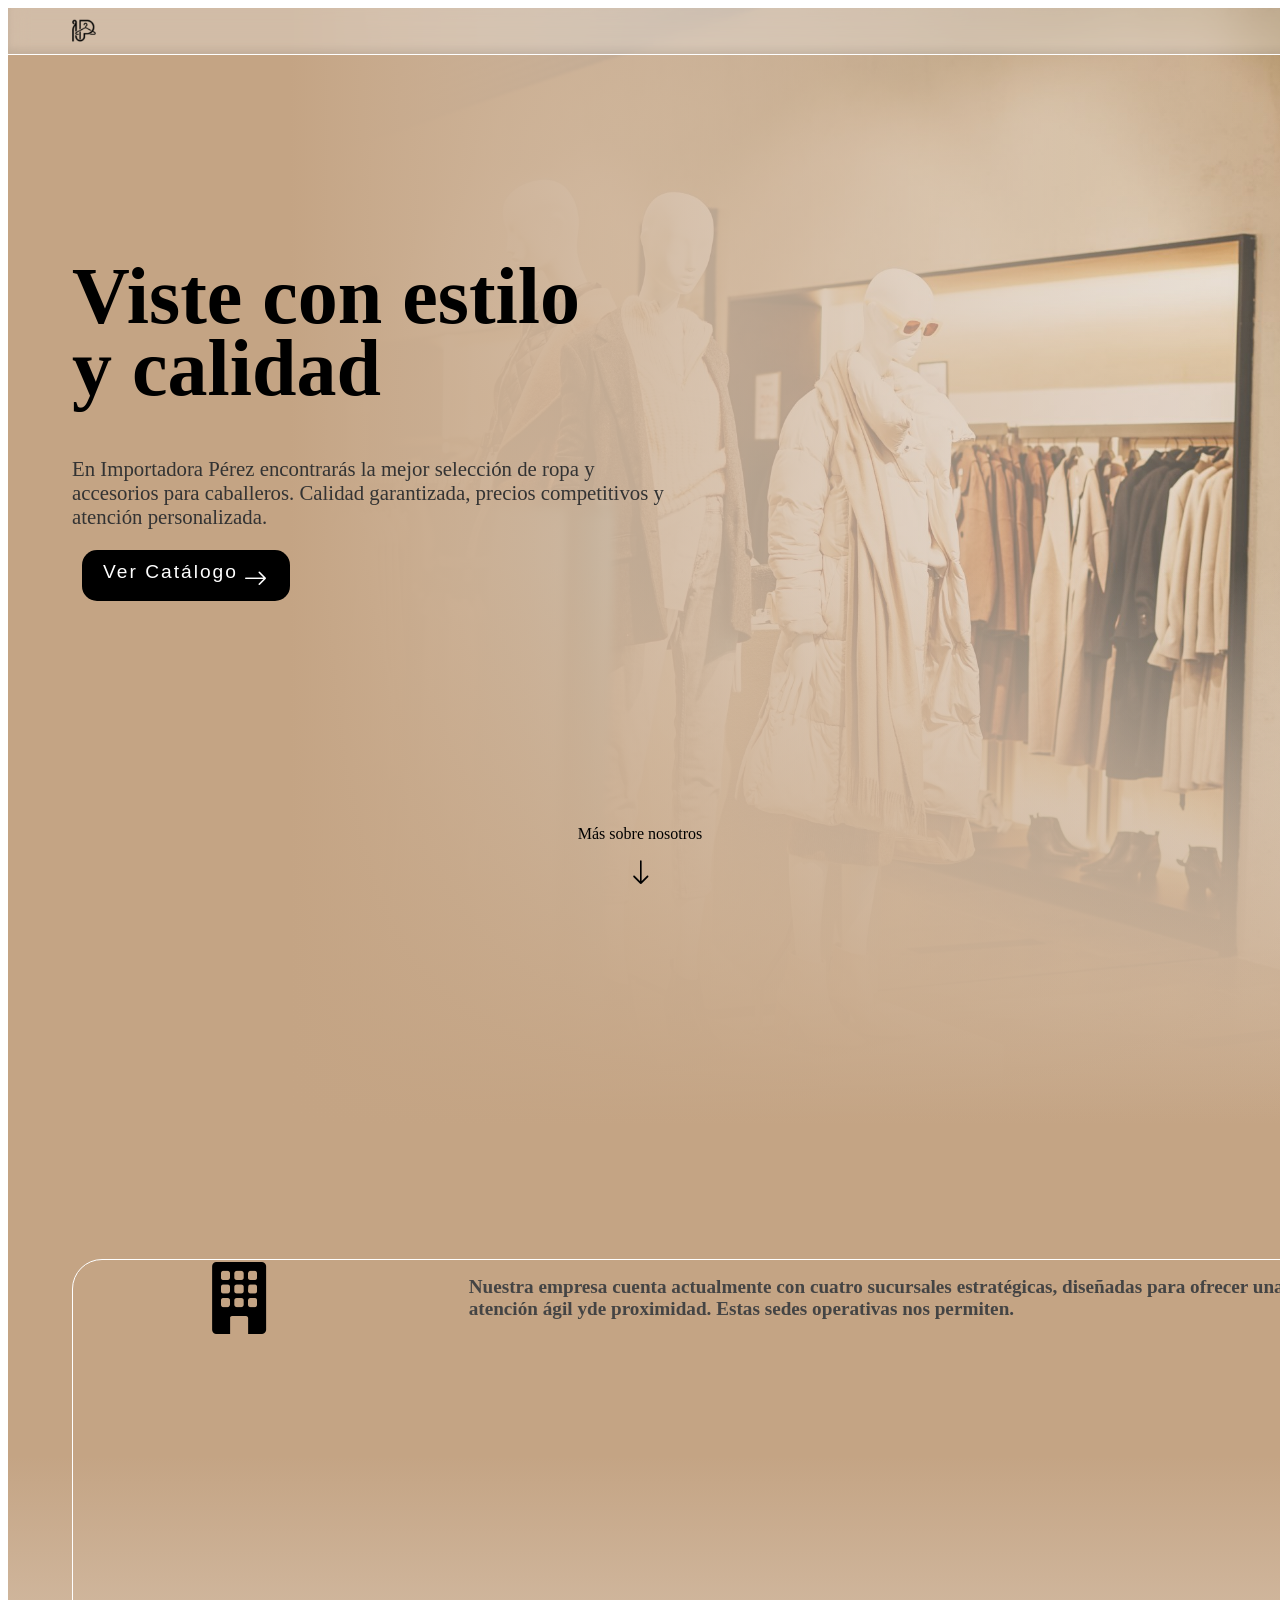
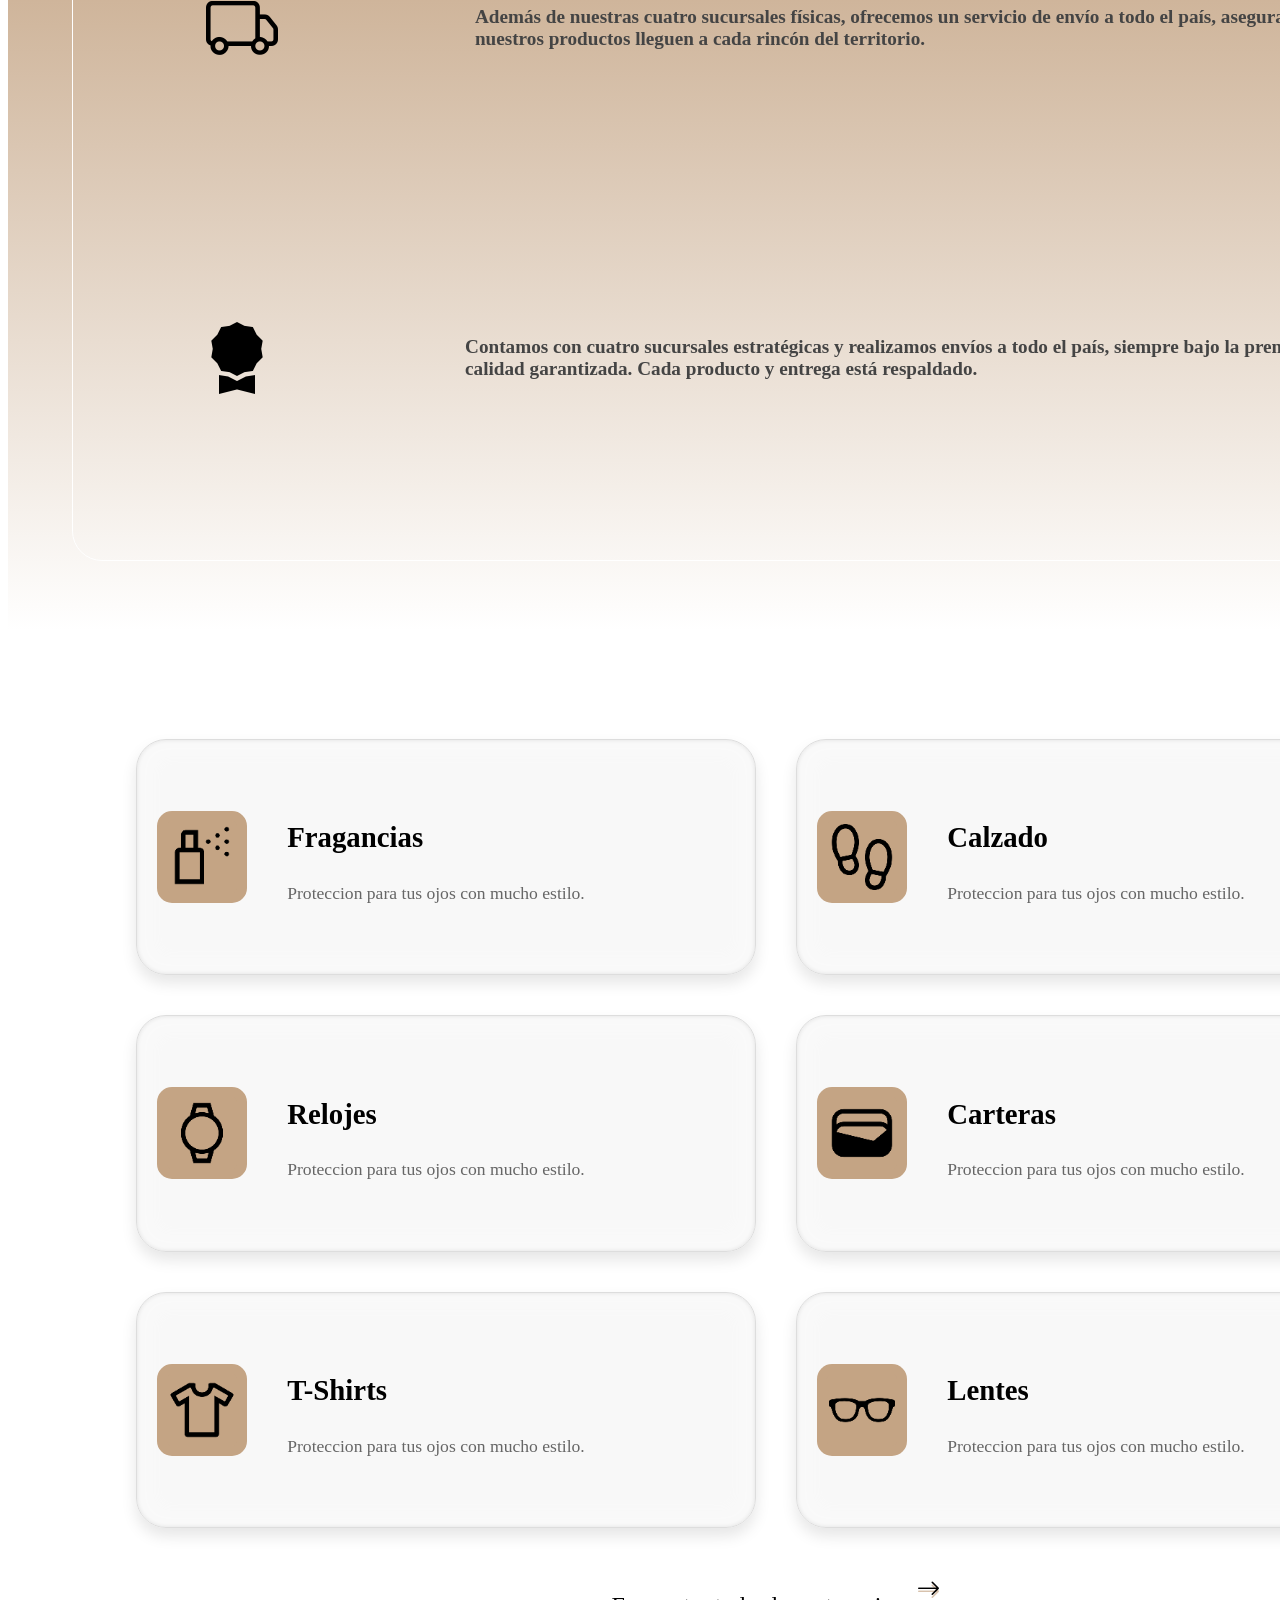
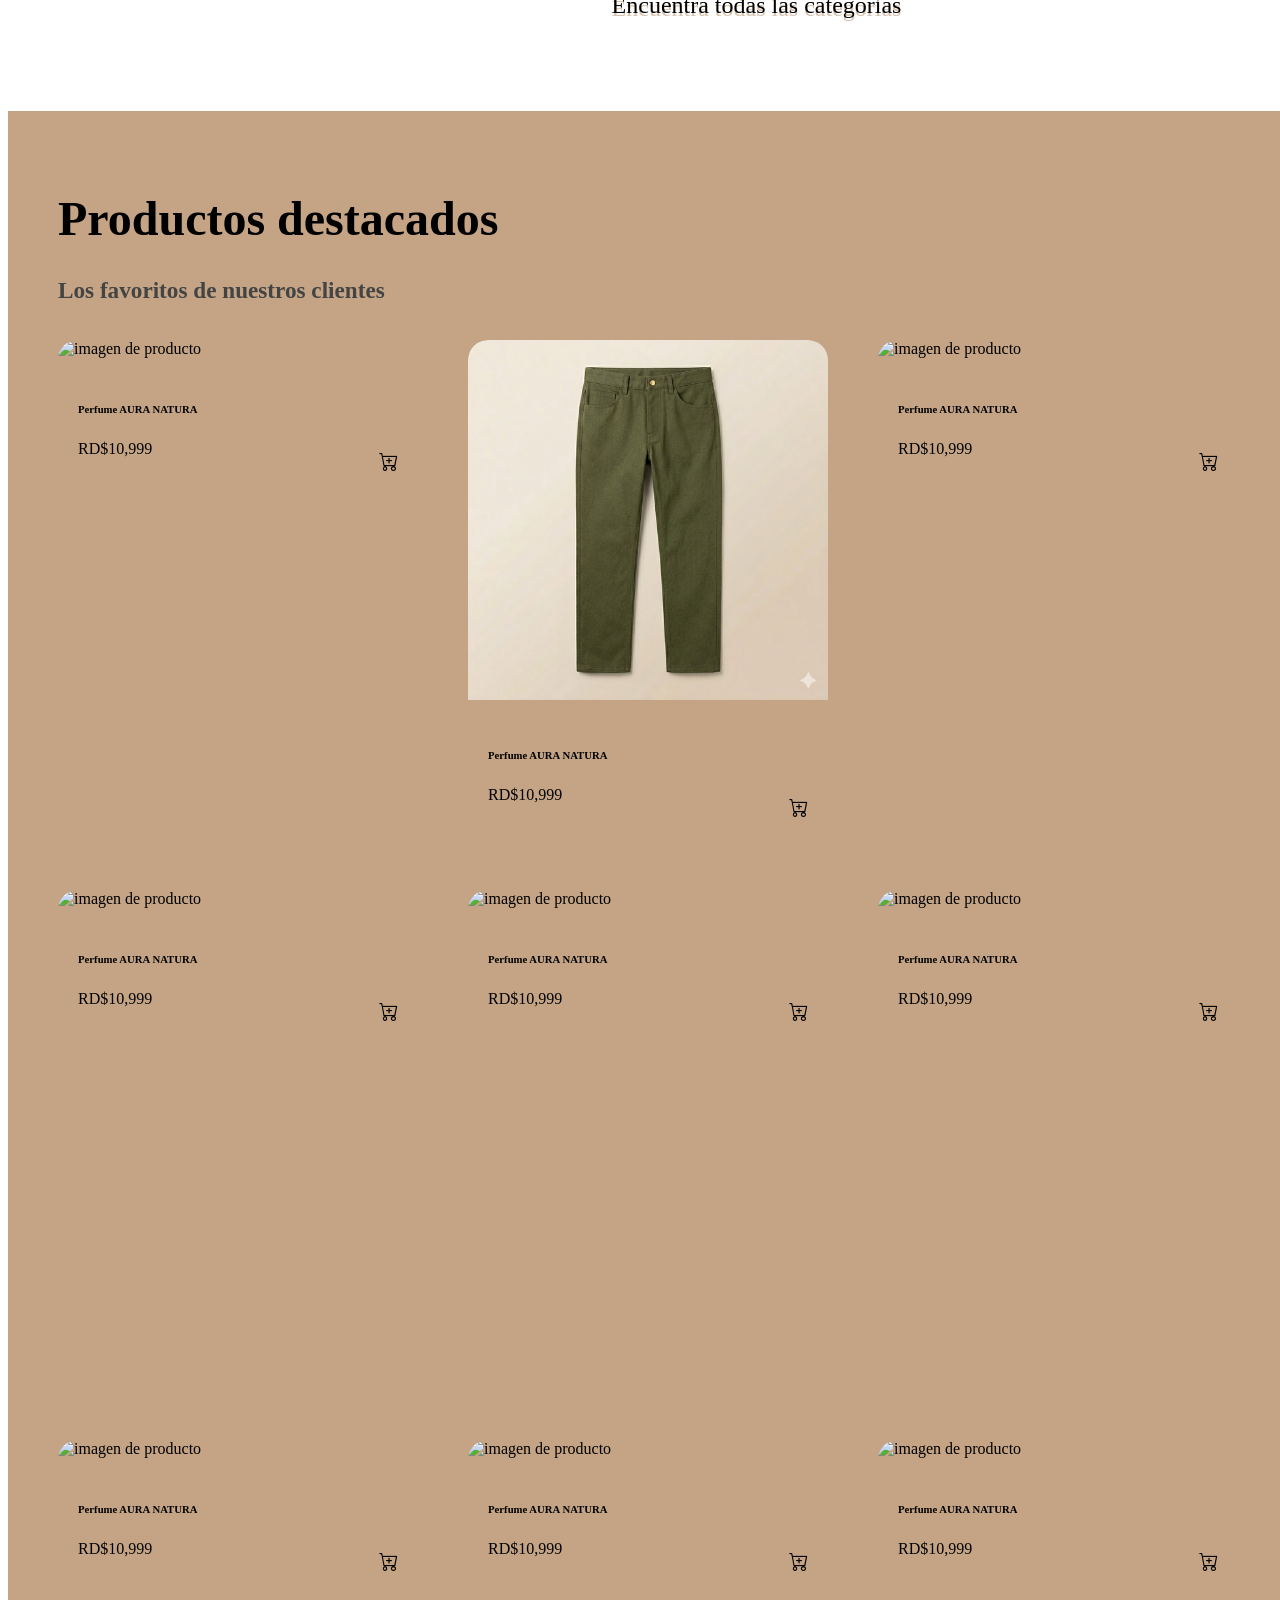
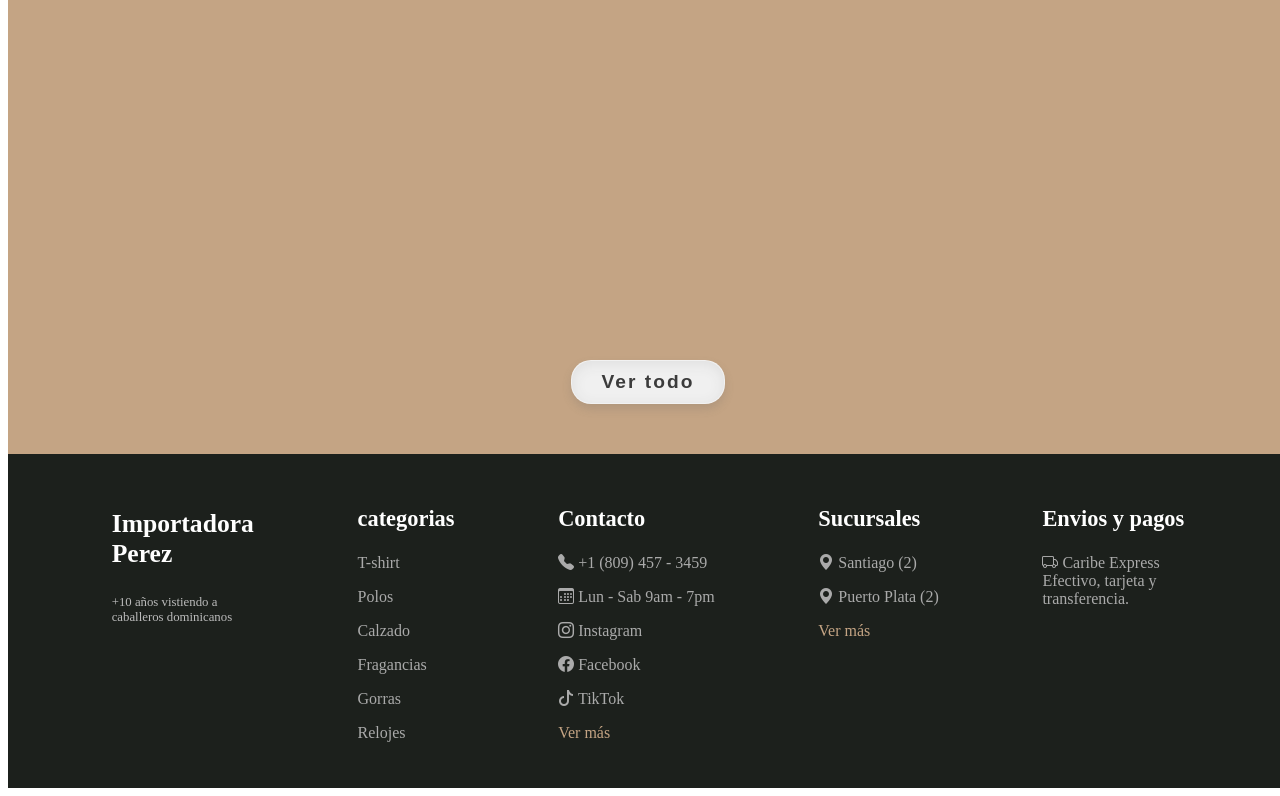
==== Index.html @ 0c5a9976 "html index y register" ====
<!doctype html>
<html lang="es">
    <head>
        <meta charset="UTF-8" />
        <meta name="viewport" content="width=device-width, initial-scale=1.0" />
        <!-- link fuentes de google fonts fuenta-zain -->
        <link rel="preconnect" href="https://fonts.googleapis.com" />
        <link rel="preconnect" href="https://fonts.gstatic.com" crossorigin />
        <link
            href="https://fonts.googleapis.com/css2?family=Zain:ital,wght@0,200;0,300;0,400;0,700;0,800;0,900;1,300;1,400&display=swap"
            rel="stylesheet"
        />
        <!-- link de iconos (bootstraps) -->
        <link
            rel="stylesheet"
            href="https://cdn.jsdelivr.net/npm/bootstrap-icons@1.13.1/font/bootstrap-icons.min.css"
        />
        <!-- link del icono -->
        <link rel="icon" href="images/logo.svg" type="image/svg" />
        <!-- link del css -->
        <link rel="stylesheet" href="css/styles.css" />

        <title>Imoprtadora Pérez</title>
    </head>
    <body>
        <!-- ----------------------------------------------------------------------------- -->
        <!-- header -->
        <div class="header">
            <div class="header__logo_container">
                <i class="icon_size logo"></i>
            </div>
            <div class="header__icon_container">
                <i class="icon_size bi bi-cart2"></i>
                <i class="icon_size bi bi-person-circle"></i>
            </div>
        </div>

        <!-- ----------------------------------------------------------------------------- -->
        <!-- Vista de bienvenida -->
        <div class="welcome">
            <h1>
                Viste con estilo <br />
                y calidad
            </h1>
            <p class="after_h1">
                En Importadora Pérez encontrarás la mejor selección de ropa y
                <br />
                accesorios para caballeros. Calidad garantizada, precios
                competitivos y <br />
                atención personalizada.
            </p>
            <button class="btn-catalogo">
                Ver Catálogo
                <i class="bi bi-arrow-right btn-right right_arrowww"></i>
            </button>
            <div class="learn_more">
                <p class="p_down">Más sobre nosotros</p>
                <i class=" bi bi-arrow-down"></i>
            </div>
        </div>

        <!-- ----------------------------------------------------------------------------- -->
        <!-- sobre nosotros -->
        <div class="about_us" id="about">
            <div class="glass_container about_us_info_container">
                <div class="info_card">
                    <i class="bi bi-building-fill"></i>
                    <h2 class="info_card__text">
                        Nuestra empresa cuenta actualmente con cuatro sucursales
                        estratégicas, diseñadas para ofrecer una atención ágil
                        yde proximidad. Estas sedes operativas nos permiten.
                    </h2>
                </div>
                <div class="info_card">
                    <i class="bi bi-truck size_bi-truck"></i>
                    <h2 class="info_card__text">
                        Además de nuestras cuatro sucursales físicas, ofrecemos
                        un servicio de envío a todo el país, asegurando que
                        nuestros productos lleguen a cada rincón del territorio.
                    </h2>
                </div>
                <div class="info_card">
                    <i class="bi bi-award-fill"></i>
                    <h2 class="info_card__text">
                        Contamos con cuatro sucursales estratégicas y realizamos
                        envíos a todo el país, siempre bajo la premisa de
                        calidad garantizada. Cada producto y entrega está
                        respaldado.
                    </h2>
                </div>
            </div>
        </div>

        <!-- ----------------------------------------------------------------------------- -->
        <!-- categorias -->
        <div class="category">
            <div class="category_container">
                <div class="fragance"></div>
                <div class="text_container__category">
                    <h3 class="category_title">Fragancias</h3>
                    <p class="text__category">
                        Proteccion para tus ojos con
                        mucho estilo.
                    </p>
                </div>
            </div>

            <div class="category_container">
                <div class="shoes"></div>
                <div class="text_container__category">
                    <h3 class="category_title">Calzado</h3>
                    <p class="text__category">
                        Proteccion para tus ojos con
                        mucho estilo.
                    </p>
                </div>
            </div>

            <div class="category_container">
                <div class="watch"></div>
                <div class="text_container__category">
                    <h3 class="category_title">Relojes</h3>
                    <p class="text__category">
                        Proteccion para tus ojos con
                        mucho estilo.
                    </p>
                </div>
            </div>

            <div class="category_container">
                <div class="wallet"></div>
                <div class="text_container__category">
                    <h3 class="category_title">Carteras</h3>
                    <p class="text__category">
                        Proteccion para tus ojos con
                        mucho estilo.
                    </p>
                </div>
            </div>

            <div class="category_container">
                <div class="t-shirt"></div>
                <div class="text_container__category">
                    <h3 class="category_title">T-Shirts</h3>
                    <p class="text__category">
                        Proteccion para tus ojos con
                        mucho estilo.
                    </p>
                </div>
            </div>

            <div class="category_container">
                <div class="glasses"></div>
                <div class="text_container__category">
                    <h3 class="category_title">Lentes</h3>
                    <p class="text__category">
                        Proteccion para tus ojos con
                        mucho estilo.
                    </p>
                </div>
            </div>

            <div class="container__text_category_final">
                <p class="text_category_final">
                    Encuentra todas las categorias
                </p>
                <i class="bi bi-arrow-right right_arrow__"></i>
            </div>
        </div>

            <!-- ----------------------------------------------------------------------------- -->
            <!-- Catalogo -->
        <div class="catalog">
            <h3 class="title_catalog">Productos destacados</h3>
            <h4 class="sub_title_catalog">
                Los favoritos de nuestros clientes
            </h4>

            <!-- ----------------------------------------------------------------------------- -->
            <!-- Tarjeta de producto -->
            <div class="catalog_grid">
                <div class="card_product glass_container">
                    <img
                        src="images/Producto 1.png"
                        alt="imagen de producto"
                        class="img_product"
                    />
                    <div class="display-flex">
                        <div>
                            <h6>Perfume AURA NATURA</h6>
                            <p>RD$10,999</p>
                        </div>
                        <i class="bi bi-cart-plus"></i>
                    </div>
                </div>

                <div class="card_product glass_container">
                    <img
                        src="images/producto 2.png"
                        alt="imagen de producto"
                        class="img_product"
                    />
                    <div class="display-flex">
                        <div>
                            <h6>Perfume AURA NATURA</h6>
                            <p>RD$10,999</p>
                        </div>
                        <i class="bi bi-cart-plus"></i>
                    </div>
                </div>

                <div class="card_product glass_container">
                    <img
                        src="images/Producto 3.png"
                        alt="imagen de producto"
                        class="img_product"
                    />
                    <div class="display-flex">
                        <div>
                            <h6>Perfume AURA NATURA</h6>
                            <p>RD$10,999</p>
                        </div>
                        <i class="bi bi-cart-plus"></i>
                    </div>
                </div>

                <div class="card_product glass_container">
                    <img
                        src="images/Producto 4.png"
                        alt="imagen de producto"
                        class="img_product"
                    />
                    <div class="display-flex">
                        <div>
                            <h6>Perfume AURA NATURA</h6>
                            <p>RD$10,999</p>
                        </div>
                        <i class="bi bi-cart-plus"></i>
                    </div>
                </div>

                <div class="card_product glass_container">
                    <img
                        src="images/Producto 5.png"
                        alt="imagen de producto"
                        class="img_product"
                    />
                    <div class="display-flex">
                        <div>
                            <h6>Perfume AURA NATURA</h6>
                            <p>RD$10,999</p>
                        </div>
                        <i class="bi bi-cart-plus"></i>
                    </div>
                </div>

                <div class="card_product glass_container">
                    <img
                        src="images/Producto 6.png"
                        alt="imagen de producto"
                        class="img_product"
                    />
                    <div class="display-flex">
                        <div>
                            <h6>Perfume AURA NATURA</h6>
                            <p>RD$10,999</p>
                        </div>
                        <i class="bi bi-cart-plus"></i>
                    </div>
                </div>

                <div class="card_product glass_container">
                    <img
                        src="images/Producto 7.png"
                        alt="imagen de producto"
                        class="img_product"
                    />
                    <div class="display-flex">
                        <div>
                            <h6>Perfume AURA NATURA</h6>
                            <p>RD$10,999</p>
                        </div>
                        <i class="bi bi-cart-plus"></i>
                    </div>
                </div>

                <div class="card_product glass_container">
                    <img
                        src="images/Producto 8.png"
                        alt="imagen de producto"
                        class="img_product"
                    />
                    <div class="display-flex">
                        <div>
                            <h6>Perfume AURA NATURA</h6>
                            <p>RD$10,999</p>
                        </div>
                        <i class="bi bi-cart-plus"></i>
                    </div>
                </div>

                <div class="card_product glass_container">
                    <img
                        src="images/Producto 2.png"
                        alt="imagen de producto"
                        class="img_product"
                    />
                    <div class="display-flex">
                        <div>
                            <h6>Perfume AURA NATURA</h6>
                            <p>RD$10,999</p>
                        </div>
                        <i class="bi bi-cart-plus"></i>
                    </div>
                </div>
            </div>
            <div class="display-flex j-c">
                <button class="glass_container btn_see_all">
                    <span class="text-btn-see-all">Ver todo</span>
                </button>
            </div>
        </div>

        <!-- ----------------------------------------------------------------------------- -->
        <!-- footer -->
        <footer>
            <div class="foot_text">
                <h3 class="text_title_footer">
                    Importadora <br />
                    Perez
                </h3>
                <p class="text_subtitle_footer">
                    +10 años vistiendo a <br />
                    caballeros dominicanos
                </p>
            </div>
            <div class="foot_text">
                <h3 class="footer_title">categorias</h3>
                <p class="footer_text">T-shirt</p>
                <p class="footer_text">Polos</p>
                <p class="footer_text">Calzado</p>
                <p class="footer_text">Fragancias</p>
                <p class="footer_text">Gorras</p>
                <p class="footer_text">Relojes</p>
            </div>
            <div class="foot_text">
                <h3 class="footer_title">Contacto</h3>
                <div>
                    <p class="footer_text">
                        <i class="bi bi-telephone-fill footer_icon"></i>
                        +1 (809) 457 - 3459
                    </p>
                </div>
                <div>
                    <p class="footer_text">
                        <i class="bi bi-calendar3 footer_icon"></i>
                        Lun - Sab 9am - 7pm
                    </p>
                </div>
                <div>
                    <p class="footer_text">
                        <i class="bi bi-instagram footer_icon"></i>
                        Instagram
                    </p>
                </div>
                <div>
                    <p class="footer_text">
                        <i class="bi bi-facebook footer_icon"></i>
                        Facebook
                    </p>
                </div>
                <div>
                    <p class="footer_text">
                        <i class="bi bi-tiktok footer_icon"></i>
                        TikTok
                    </p>
                </div>
                <a href="#" class="footer_link">Ver más</a>
            </div>
            <div class="foot_text">
                <h3 class="footer_title">Sucursales</h3>
                <div>
                    <p class="footer_text">
                        <i class="bi bi-geo-alt-fill"></i>
                        Santiago (2)
                    </p>
                </div>
                <div>
                    <p class="footer_text">
                        <i class="bi bi-geo-alt-fill"></i>
                        Puerto Plata (2)
                    </p>
                </div>
                <a href="#" class="footer_link">Ver más</a>
            </div>
            <div class="foot_text">
                <h3 class="footer_title">Envios y pagos</h3>
                <p class="footer_text">
                    <i class="bi bi-truck"></i>
                    Caribe Express <br />
                    Efectivo, tarjeta y <br />
                    transferencia.
                </p>
            </div>
        </footer>

        <script src="js/app.js"></script>
    </body>
</html>
---- css/styles.css ----
body {
    overflow-x: hidden;
    width: 100dvw;
}

button {
    user-select: none;
}

/* ---------------------------------------------------------------------------------------------- */

/* Header */
.header {
    background-color: #eee5;
    display: flex;
    justify-content: space-between;
    align-content: center;
    padding: 10px 5vw;
    width: 100vw;
    border-bottom: 1px solid white;
    box-shadow: inset 0 -5px 13.1px 0 rgba(256, 256, 256, 0.07);
    box-shadow: inset 0 -5px 7px 0 rgba(0, 0, 0, 0.07);
    backdrop-filter: blur(10px);
    position: fixed;
    z-index: 100;
}

.logo {
    background: url(../images/logo.svg) no-repeat center / cover;
    width: 24px;
    height: 24px;
    align-items: center;
}

.logo:hover {
    cursor: pointer;
}

.header__icon_container {
    display: flex;
    gap: 10px;
}

.header__logo_container {
    display: flex;
    align-items: center;
}

.icon_size {
    font-size: 1.4rem;
}

.bi-person-circle,
.bi-cart2 {
    cursor: pointer;
}

/* ---------------------------------------------------------------------------------------------- */

/* Welcome */

.welcome {
    width: 100vw;
    height: 100dvh;
    background:
        linear-gradient(90deg, #c4a484 20%, #fff0),
        linear-gradient(360deg, #c4a484, #fff0 50%),
        linear-gradient(90deg, #fff 20%, #fff0),
        linear-gradient(360deg, #fff, #fff0 50%),
        url(../images/tienda.png) no-repeat left / cover;
    padding: 22vh 5vw 2vh 5vw;
}

h1 {
    font-size: 5rem;
    line-height: 4.5rem;
}

.after_h1 {
    margin-top: 20px;
    color: #333;
    font-size: 1.3rem;
}

.bi-arrow-down {
    font-size: 1.7rem;
    transition: transform.2s;
}

.learn_more {
    width: 100%;
    display: flex;
    align-items: center;
    flex-direction: column;
    position: absolute;
    bottom: 10px;
    left: 0;
}

.right_arrowww {
    margin-top: 4.9px !important;
}

.p_down {
    transition: transform.2s;
}

.bi-arrow-down:hover,
.p_down:hover {
    cursor: pointer;
}

.btn-catalogo {
    background-color: black;
    border-radius: 15px;
    border: 1px solid transparent;
    color: #fff;
    padding: 10px 20px;
    font-size: 1.2rem;
    display: flex;
    font-weight: 400;
    letter-spacing: 2px;
    margin-top: 15px;
    margin-left: 10px;
    gap: 5px;
    width: fit-content;
    transition: gap.3s, margin-left.3s;
}

.btn-right {
    font-size: 1.5rem;
}

.btn-catalogo:hover {
    cursor: pointer;
    margin-left: 45px;
    gap: 25px;
}

.btn-catalogo:active {
    color: #ccc;
}

/* ---------------------------------------------------------------------------------------------- */

/* Mas sobre nosotros */

.about_us {
    width: 100vw;
    height: 100vh;
    background: linear-gradient(#c4a484 30%, rgba(256, 256, 256, 1));
    padding: 15vh 5vw 8vh;
}

.about_us_info_container {
    width: 100%;
    height: 100%;
    border-radius: 30px;
    border: 1px solid white;
    display: flex;
    flex-direction: column;
    gap: 10%;
}

.info_card {
    width: 100%;
    height: 100%;
    display: flex;
    justify-content: space-between;
    align-items: space-evenly;
    overflow: hidden;
    gap: 5%;
}

.info_card__text {
    color: #444;
    font-size: 1.2rem;
}

.bi-building-fill,
.size_bi-truck,
.bi-award-fill {
    font-size: 4.5rem;
    width: 40%;
    text-align: center;
}

/* ---------------------------------------------------------------------------------------------- */

/* categorias */

.category {
    display: grid;
    grid-template-columns: repeat(2, 1fr);
    grid-template-rows: repeat(3, 1fr);
    grid-column-gap: 40px;
    grid-row-gap: 40px;
    grid-row: 3 / span 2;
    width: 100vw;
    min-height: 100vh;
    background-color: #fff;
    padding: 12vh 10vw 8vh;
}

.category_container {
    border: 1px solid #ddd;
    border-radius: 30px;
    background-color: rgba(225, 225, 225, 0.25);
    backdrop-filter: blur(2px);
    box-shadow:
        0 8px 15px 0 rgba(0, 0, 0, 0.1),
        inset 0 0 4px 0 rgba(0, 0, 0, 0.1),
        inset 0 0 13.1px 20px rgba(256, 256, 256, 0.2);
    display: flex;
    justify-content: space-between;
    align-items: center;
    padding: 10px 20px;
    gap: 7%;
    transition: transform.2s, box-shadow.2s, background-color.2s;
}

.category_container:hover {
    transform: translate(0, 6px);
    box-shadow:
        0 0px 30px 6px #c4a48444,
        inset 0 0 30px 6px #c4a48444;
    border: 1px solid #c4a48488;
    cursor: pointer;
}

.text_container__category {
    width: 80%;
}

.category_title {
    font-size: 1.8rem;
}

.text__category {
    font-size: 1.1rem;
    color: #666;
}

.text_category_final {
    text-align: center;
    transition: transform.2s, text-shadow.2s;
    margin-bottom: 20px;
    text-shadow: 0 3px 0 #c4a484aa;
}

.right_arrow__ {
    text-shadow: 0 3px 0 #c4a484aa;
    margin-top: 8.1px;
}

.container__text_category_final {
    grid-area: 4 / 1 / 4 / 3;
    display: flex;
    justify-content: center;
    align-items: start;
    gap: 15px;
    font-size: 1.5rem;
    transition: gap.2s;
}

.bi-arrow-right {
    display: flex;
    align-items: start;
    transition: transform.2s;
    margin-top: 8.1px;
}

.text_category_final:hover,
.bi-arrow-right:hover {
    cursor: pointer;
}

.fragance {
    background:
        url(../images/fragrance.png) no-repeat center / cover,
        #c4a484;
    width: 72px;
    height: 72px;
    border: 10px solid #c4a484;
    border-radius: 15px;
    color: #1c201c;
}

.shoes {
    background:
        url(../images/foot.png) no-repeat center / cover,
        #c4a484;
    width: 72px;
    height: 72px;
    border: 10px solid #c4a484;
    border-radius: 15px;
    color: #1c201c;
}

.watch {
    background:
        url(../images/watch.png) no-repeat center / cover,
        #c4a484;
    width: 72px;
    height: 72px;
    border: 10px solid #c4a484;
    border-radius: 15px;
    color: #1c201c;
}

.wallet {
    background:
        url(../images/wallet.png) no-repeat center / cover,
        #c4a484;
    width: 72px;
    height: 72px;
    border: 10px solid #c4a484;
    border-radius: 15px;
    color: #1c201c;
}

.t-shirt {
    background:
        url(../images/shirt.png) no-repeat center / cover,
        #c4a484;
    width: 72px;
    height: 72px;
    border: 10px solid #c4a484;
    border-radius: 15px;
    color: #1c201c;
}

.glasses {
    background:
        url(../images/glasses.png) no-repeat center / cover,
        #c4a484;
    width: 72px;
    height: 72px;
    border: 10px solid #c4a48466;
    border-radius: 15px;
}

/* ---------------------------------------------------------------------------------------------- */

/* catalogo */

.catalog {
    background-color: #c4a484;
    max-width: 100vw;
    padding: 50px 50px 30px 50px;
}

.title_catalog {
    font-size: 3rem;
    margin: 30px 0 20px;
}

.sub_title_catalog {
    color: #444;
    font-size: 1.45rem;
}

.display-flex {
    display: flex;
    justify-content: space-between;
    align-items: center;
    padding: 20px;
}

.catalog_grid {
    display: grid;
    grid-template-columns: repeat(3, 1fr);
    grid-auto-rows: 1fr;
    grid-column-gap: 50px;
    grid-row-gap: 50px;
    max-width: 100vw;
    margin-top: 4vh;
}

.card_product {
    width: 100%;
    overflow: auto;
    padding: 0;
    border-radius: 20px;
    outline-color: transparent;
    transition: box-shadow.2s, outline.2s, transform.2s, background-color.2s;
}

.card_product:hover {
    box-shadow:
        inset 0 0 13.1px 20px rgba(256, 256, 256, 0),
        inset 0 0 7px 0 rgba(0, 0, 0, 0.05),
        0 0 20px 5px #c4a48433;
    outline: 2px solid #fff3;
    outline-offset: 3.5px;
    transform: translate(0, 5px);
    cursor: pointer;
    background-color: #fff5;
}

.bi-cart-plus {
    transition: transform.2s, color.2s;
}

.bi-cart-plus:hover {
    cursor: pointer;
    transform: translate(0, 3px);
    color: white;
}

.img_product {
    width: 100%;
}

.bi-cart-plus {
    font-size: 1.2rem;
    align-self: end;
}

.btn_see_all {
    border: 1px solid #fff3;
    border-radius: 20px;
    height: fit-content;
    padding: 10px 30px;
    font-size: 1.2rem;
    box-shadow:
        inset 0 5px 13.1px 20px rgba(256, 256, 256, 0.1),
        inset 0 3px 13.3px 1px rgba(0, 0, 0, 0.07),
        0 5px 10px 0 #6663;
    transition: transform.2s, box-shadow.2s, color.2s;
    color: #3b3b3b;
}

.j-c {
    justify-content: center;
}

.btn_see_all:hover {
    transform: translatey(5px);
    box-shadow:
        inset 0 5px 13.1px 20px rgba(256, 256, 256, 0.1),
        inset 0 3px 13.3px 1px rgba(0, 0, 0, 0.07);
    cursor: pointer;
    color: #fff;
}

.text-btn-see-all {
    letter-spacing: 2px;
    font-weight: 600;
}

.btn_see_all:active {
    opacity: 0.74;
}

/* -------------------------------------------------------------------------------------------- */

/* footer */

footer {
    display: flex;
    justify-content: space-evenly;
    color: #fff;
    background-color: #1c201c;
    padding: 30px 0;
}

.text_title_footer {
    font-size: 1.6rem;
    transition: color.1s;
}

.text_title_footer:hover {
    cursor: pointer;
    color: #ccc;
}

.text_subtitle_footer {
    font-size: 0.8rem;
    color: #bbb;
}

.footer_title {
    font-size: 1.4rem;
}

.footer_title:hover {
    color: #ccc;
    cursor: pointer;
}

.footer_text {
    color: #aaa;
}

.footer_icon {
    color: #aaa;
}

.footer_link {
    color: #c4a484;
    text-decoration-color: transparent;
    transition: text-decoration-color.2s;
}

.footer_link:hover {
    text-decoration-color: #c4a484;
}

/* -------------------------------------------------------------------------------------------- */

/* Responsive */

/* Movil */

@media (max-width: 500px) {
    h1 {
        font-size: 3.2rem;
    }

    .after_h1 {
        font-size: 1rem;
    }

    .btn-catalogo {
        margin-top: 45px;
        font-weight: 400;
    }

    /* Cateogrias */

    .category {
        display: flex;
        flex-direction: column;
    }

    .info_card__text {
        font-size: 0.8rem;
        text-wrap: pretty;
    }

    .info_card {
        flex-direction: column;
        overflow: visible;
    }

    .about_us_info_container {
        height: fit-content;
        align-items: center;
    }

    .bi-award-fill,
    .size_bi-truck,
    .bi-building-fill {
        width: auto;
    }

    .text_category_final {
        font-size: 1.2rem;
    }

    .bi-arrow-right {
        margin-top: 4px;
    }

    .category_title {
        font-size: 1.2rem;
    }

    .text__category {
        font-size: 0.8rem;
    }

    .title_catalog {
        line-height: 50px;
    }

    .catalog_grid {
        display: flex;
        flex-direction: column;
        gap: 20px;
    }

    .card_product {
        display: flex;
        justify-content: space-between;
        align-items: center;
        gap: 0;
    }

    .img_product {
        height: 10dvh;
        width: 10dvh;
        border-radius: 18px;
        margin: 10px;
    }

    .display-flex {
        gap: 20px;
    }

    /* footer */

    footer {
        flex-direction: column;
        padding: 20px 50px;
        gap: 5dvh;
    }
}

/* Tablet */

@media (min-width: 500px) and (max-width: 1024px) {

    .btn-catalogo {
        margin-top: 11dvh;
        font-size: 1.7rem;
    }

    .right_arrowww {
        font-size: 2.46rem;
    }

    .p_down {
        font-size: 2rem;
    }

    .bi-arrow-down {
        font-size: 2.56rem;
    }

    .after_h1 {
        margin-top: 6dvh;
    }

    .category {
        display: flex;
        flex-direction: column;
    }

    .learn_more {
        bottom: 5dvh;
    }

    footer {
        flex-wrap: wrap;
        width: 100dvw;
        overflow: auto;
        padding: 20px 50px;
        gap: 20px;
    }

    .foot_text {
        flex-basis: 300px;
        flex-grow: 1;
    }
}
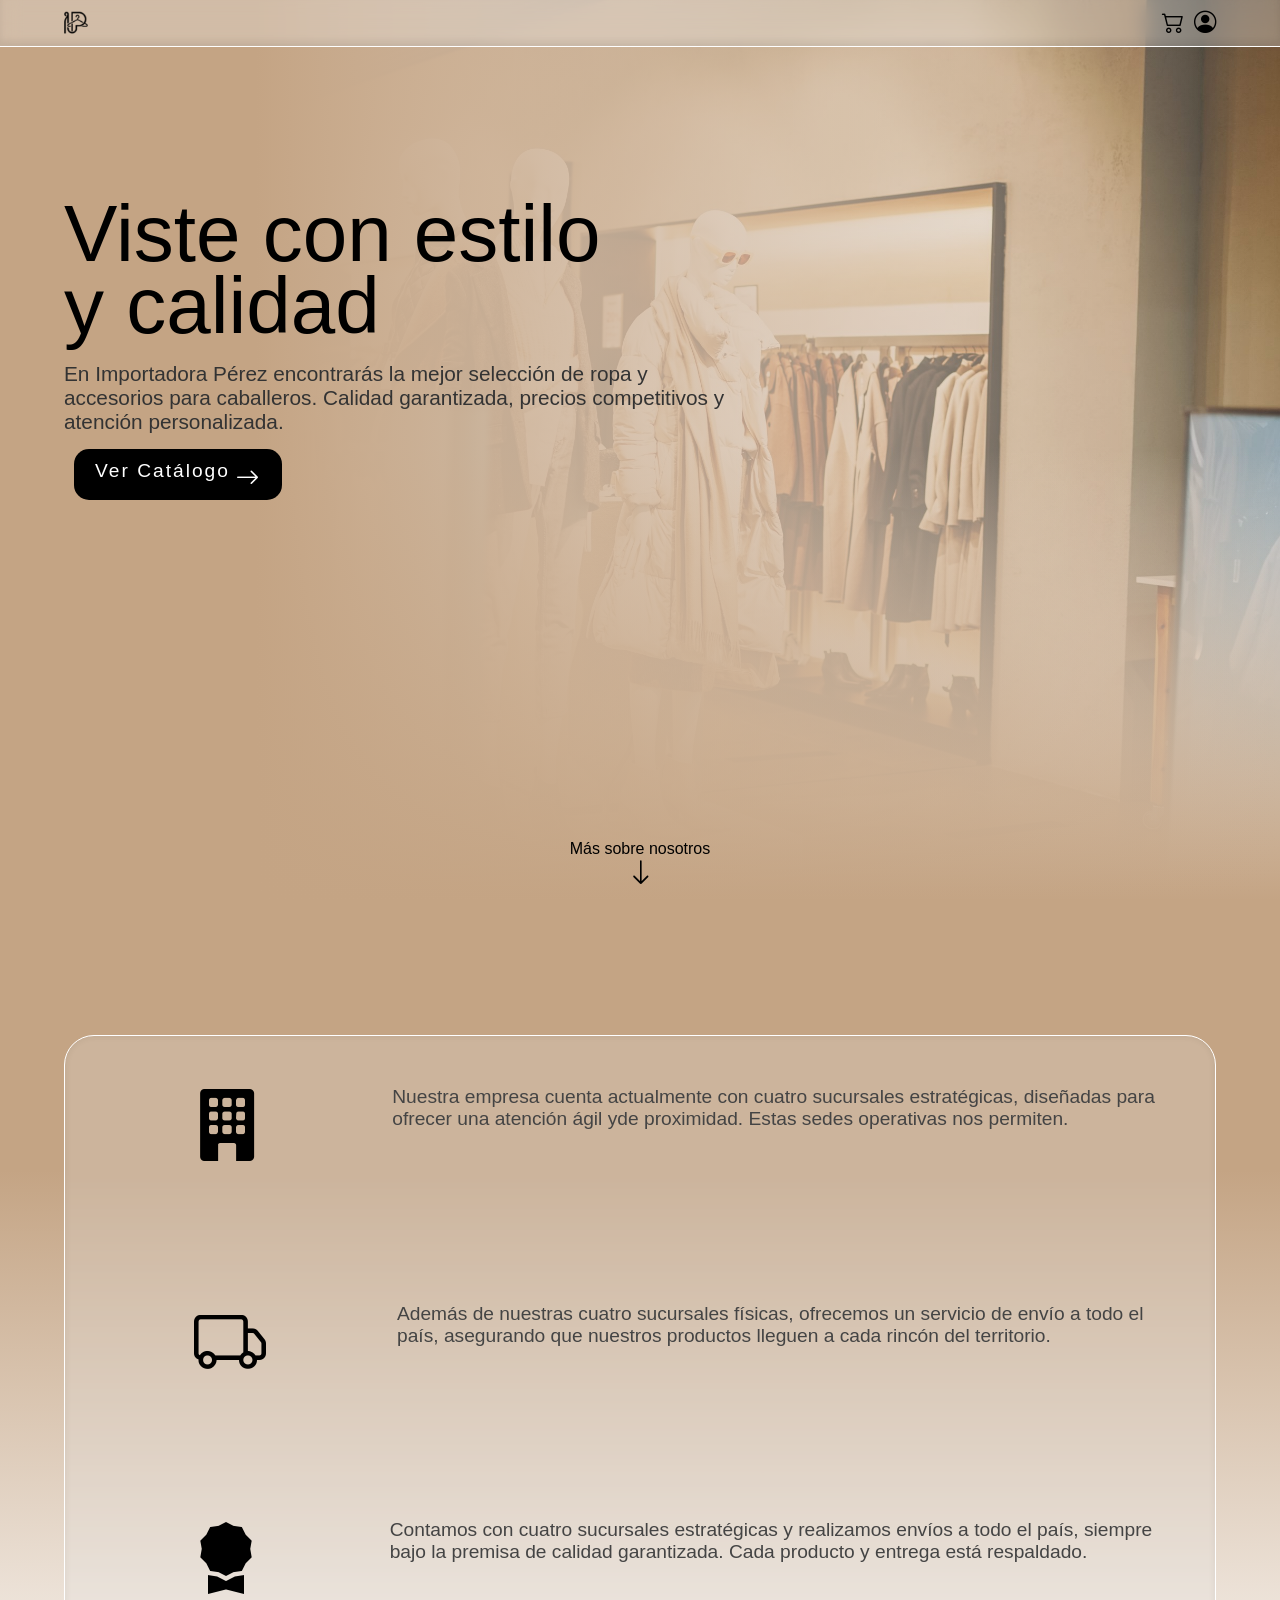
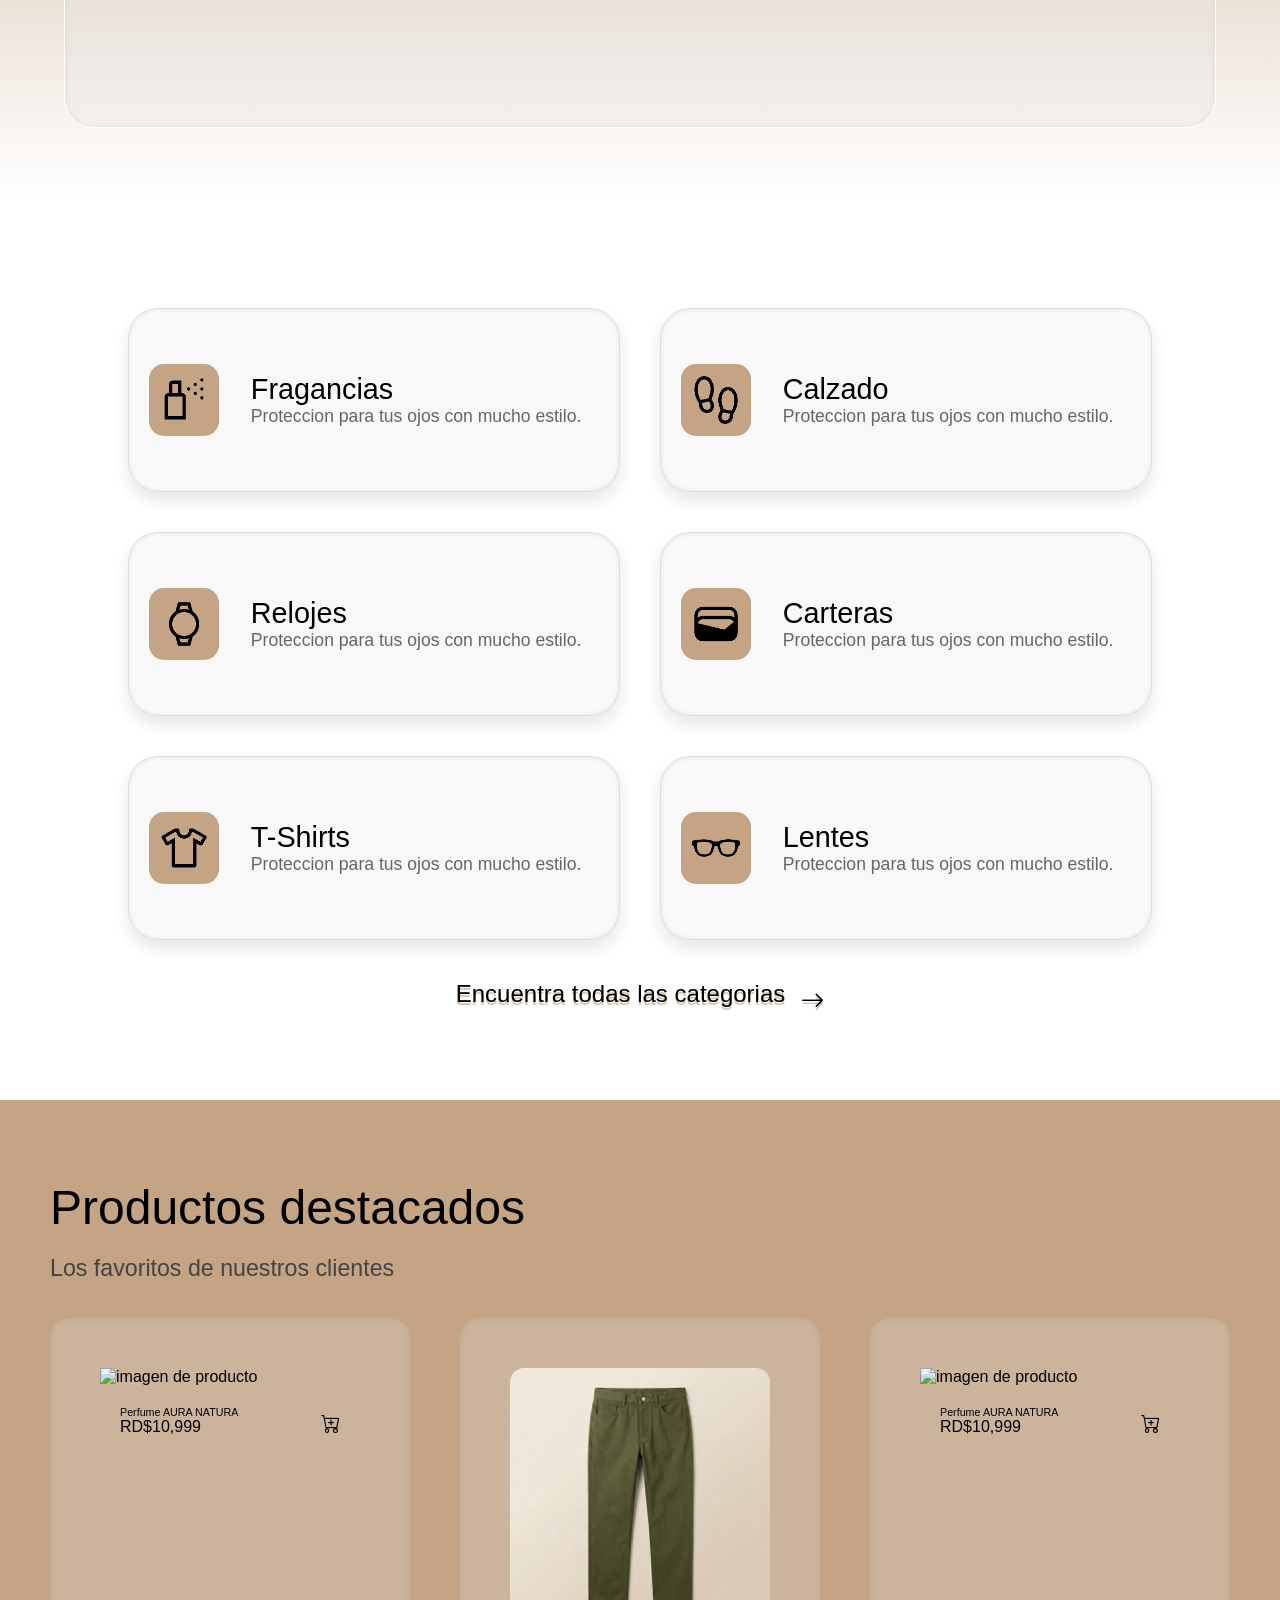
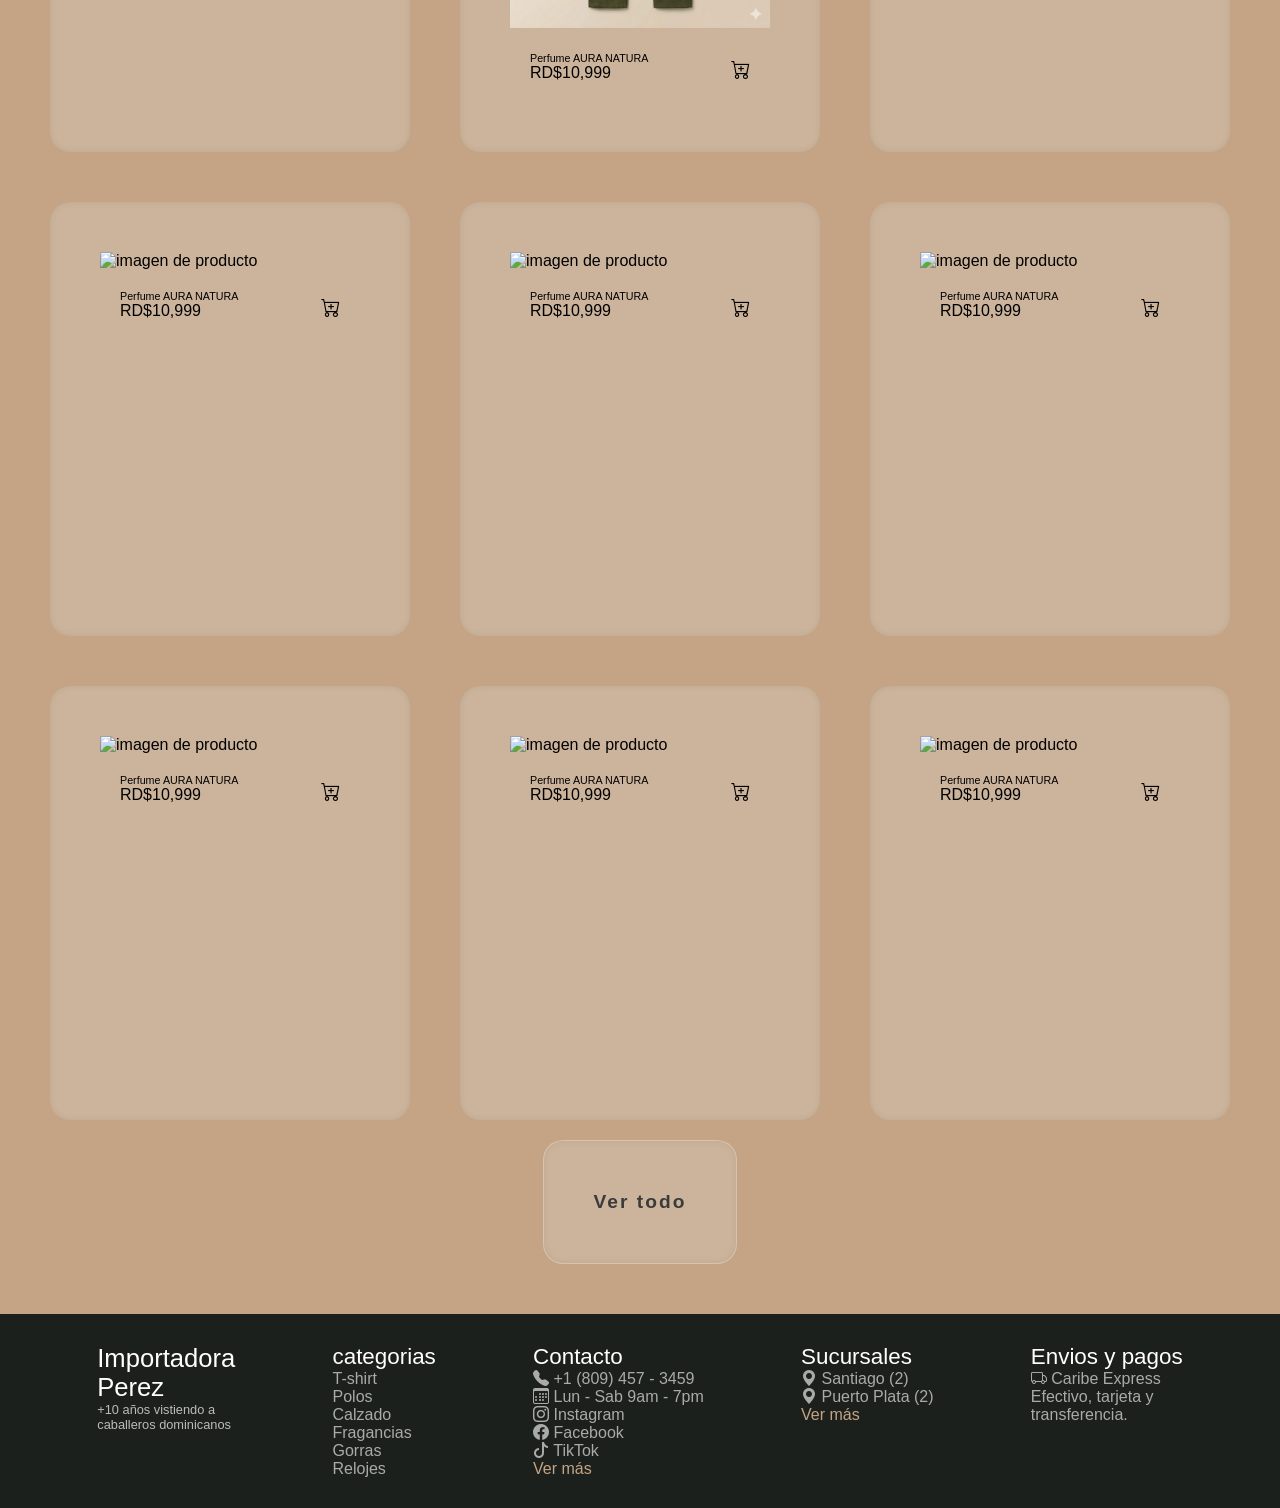
==== commit 45c659fd: "partials css" ====
--- a/Index.html
+++ b/Index.html
@@ -19,6 +19,7 @@
         <link rel="icon" href="images/logo.svg" type="image/svg" />
         <!-- link del css -->
         <link rel="stylesheet" href="css/styles.css" />
+        <link rel="stylesheet" href="css/partials.css" />
 
         <title>Imoprtadora Pérez</title>
     </head>
@@ -55,7 +56,7 @@
             </button>
             <div class="learn_more">
                 <p class="p_down">Más sobre nosotros</p>
-                <i class=" bi bi-arrow-down"></i>
+                <i class="bi bi-arrow-down"></i>
             </div>
         </div>
 
@@ -99,8 +100,7 @@
                 <div class="text_container__category">
                     <h3 class="category_title">Fragancias</h3>
                     <p class="text__category">
-                        Proteccion para tus ojos con
-                        mucho estilo.
+                        Proteccion para tus ojos con mucho estilo.
                     </p>
                 </div>
             </div>
@@ -110,8 +110,7 @@
                 <div class="text_container__category">
                     <h3 class="category_title">Calzado</h3>
                     <p class="text__category">
-                        Proteccion para tus ojos con
-                        mucho estilo.
+                        Proteccion para tus ojos con mucho estilo.
                     </p>
                 </div>
             </div>
@@ -121,8 +120,7 @@
                 <div class="text_container__category">
                     <h3 class="category_title">Relojes</h3>
                     <p class="text__category">
-                        Proteccion para tus ojos con
-                        mucho estilo.
+                        Proteccion para tus ojos con mucho estilo.
                     </p>
                 </div>
             </div>
@@ -132,8 +130,7 @@
                 <div class="text_container__category">
                     <h3 class="category_title">Carteras</h3>
                     <p class="text__category">
-                        Proteccion para tus ojos con
-                        mucho estilo.
+                        Proteccion para tus ojos con mucho estilo.
                     </p>
                 </div>
             </div>
@@ -143,8 +140,7 @@
                 <div class="text_container__category">
                     <h3 class="category_title">T-Shirts</h3>
                     <p class="text__category">
-                        Proteccion para tus ojos con
-                        mucho estilo.
+                        Proteccion para tus ojos con mucho estilo.
                     </p>
                 </div>
             </div>
@@ -154,8 +150,7 @@
                 <div class="text_container__category">
                     <h3 class="category_title">Lentes</h3>
                     <p class="text__category">
-                        Proteccion para tus ojos con
-                        mucho estilo.
+                        Proteccion para tus ojos con mucho estilo.
                     </p>
                 </div>
             </div>
@@ -168,8 +163,8 @@
             </div>
         </div>
 
-            <!-- ----------------------------------------------------------------------------- -->
-            <!-- Catalogo -->
+        <!-- ----------------------------------------------------------------------------- -->
+        <!-- Catalogo -->
         <div class="catalog">
             <h3 class="title_catalog">Productos destacados</h3>
             <h4 class="sub_title_catalog">
--- a/css/partials.css
+++ b/css/partials.css
@@ -0,0 +1,144 @@
+
+* {
+    margin: 0;
+    box-sizing: border-box;
+    font-family: "Zain", sans-serif;
+    font-weight: 400;
+    font-style: normal;
+    scroll-behavior: smooth;
+}
+
+/* Header */
+.header {
+    background-color: #eee5;
+    display: flex;
+    justify-content: space-between;
+    align-content: center;
+    padding: 10px 5vw;
+    width: 100vw;
+    border-bottom: 1px solid white;
+    box-shadow: inset 0 -5px 13.1px 0 rgba(256, 256, 256, 0.07);
+    box-shadow: inset 0 -5px 7px 0 rgba(0, 0, 0, 0.07);
+    backdrop-filter: blur(10px);
+    position: fixed;
+    z-index: 100;
+}
+
+.logo {
+    background: url(../images/logo.svg) no-repeat center / cover;
+    width: 24px;
+    height: 24px;
+    align-items: center;
+}
+
+.logo:hover {
+    cursor: pointer;
+}
+
+.header__icon_container {
+    display: flex;
+    gap: 10px;
+}
+
+.header__logo_container {
+    display: flex;
+    align-items: center;
+}
+
+.icon_size {
+    font-size: 1.4rem;
+}
+
+.bi-person-circle,
+.bi-cart2 {
+    cursor: pointer;
+}
+
+/* Glass container */
+.glass_container {
+    background-color: rgba(225, 225, 225, 0.25);
+    backdrop-filter: blur(2px);
+    box-shadow: inset 0 0 13.1px 20px rgba(256, 256, 256, 0.07);
+    box-shadow: inset 0 0 7px 0 rgba(0, 0, 0, 0.07);
+    padding: 50px;
+}
+
+/* footer */
+
+footer {
+    display: flex;
+    justify-content: space-evenly;
+    color: #fff;
+    background-color: #1c201c;
+    padding: 30px 0;
+}
+
+.text_title_footer {
+    font-size: 1.6rem;
+    transition: color.1s;
+}
+
+.text_title_footer:hover {
+    cursor: pointer;
+    color: #ccc;
+}
+
+.text_subtitle_footer {
+    font-size: 0.8rem;
+    color: #bbb;
+}
+
+.footer_title {
+    font-size: 1.4rem;
+}
+
+.footer_title:hover {
+    color: #ccc;
+    cursor: pointer;
+}
+
+.footer_text {
+    color: #aaa;
+}
+
+.footer_icon {
+    color: #aaa;
+}
+
+.footer_link {
+    color: #c4a484;
+    text-decoration-color: transparent;
+    transition: text-decoration-color.2s;
+}
+
+.footer_link:hover {
+    text-decoration-color: #c4a484;
+}
+
+/* Movil */
+
+@media (max-width: 500px) {
+    footer {
+        flex-direction: column;
+        padding: 20px 50px;
+        gap: 5dvh;
+    }
+}
+
+/* Tablet */
+
+@media (min-width: 500px) and (max-width: 1024px) {
+
+    footer {
+        flex-wrap: wrap;
+        width: 100dvw;
+        overflow: auto;
+        padding: 20px 50px;
+        gap: 20px;
+    }
+
+    .foot_text {
+        flex-basis: 300px;
+        flex-grow: 1;
+    }
+}
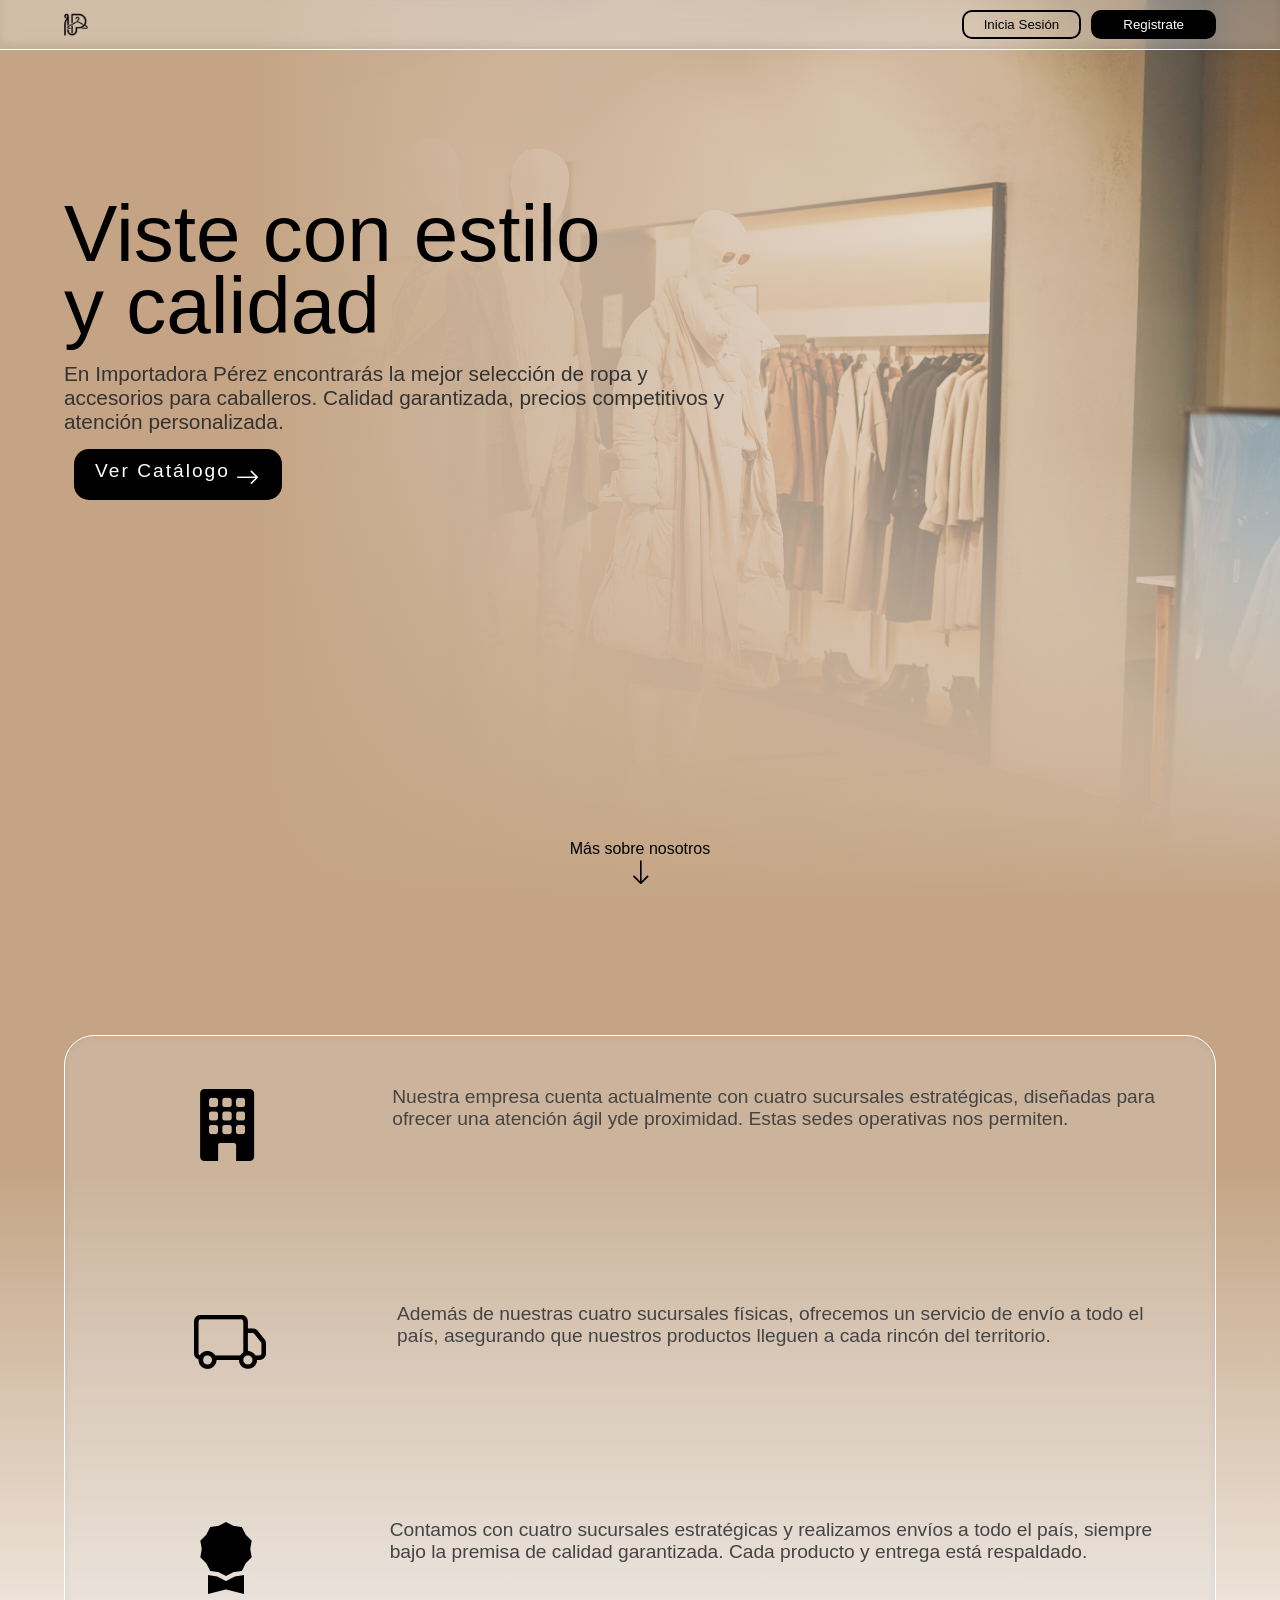
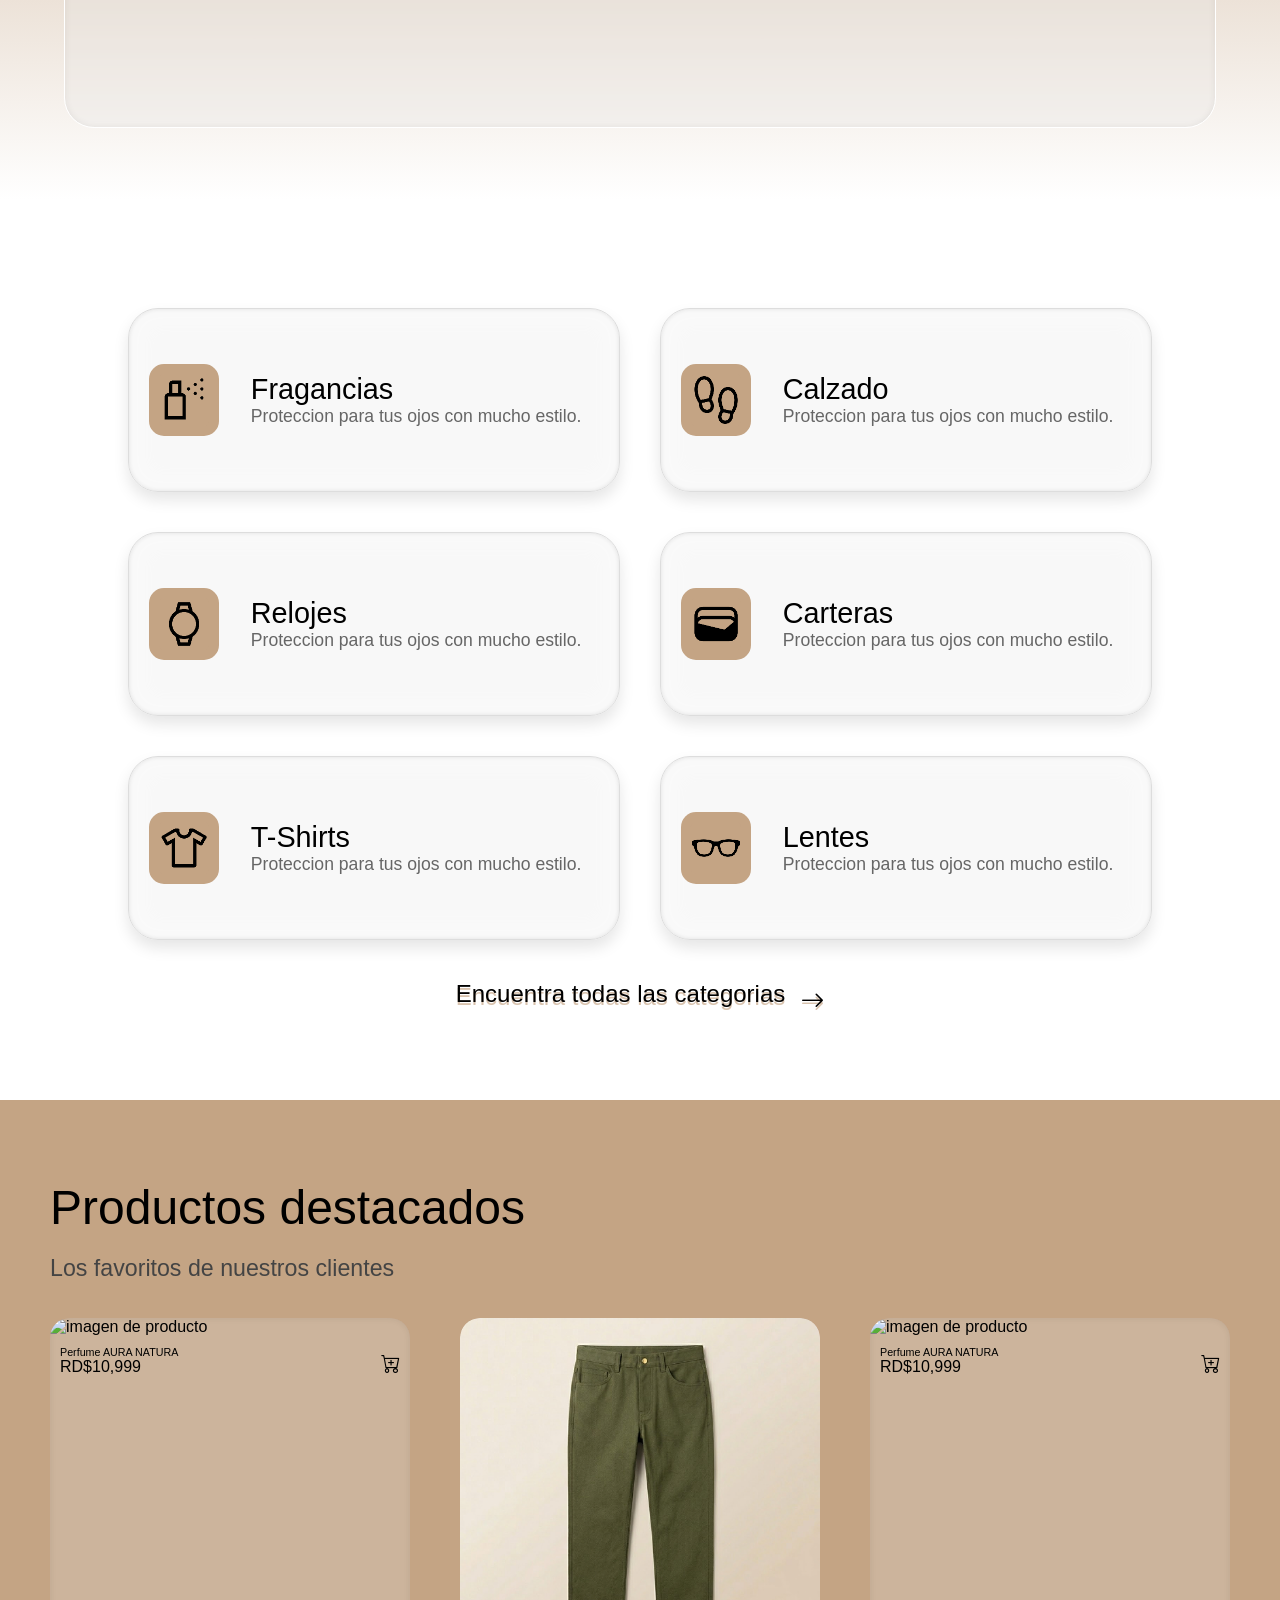
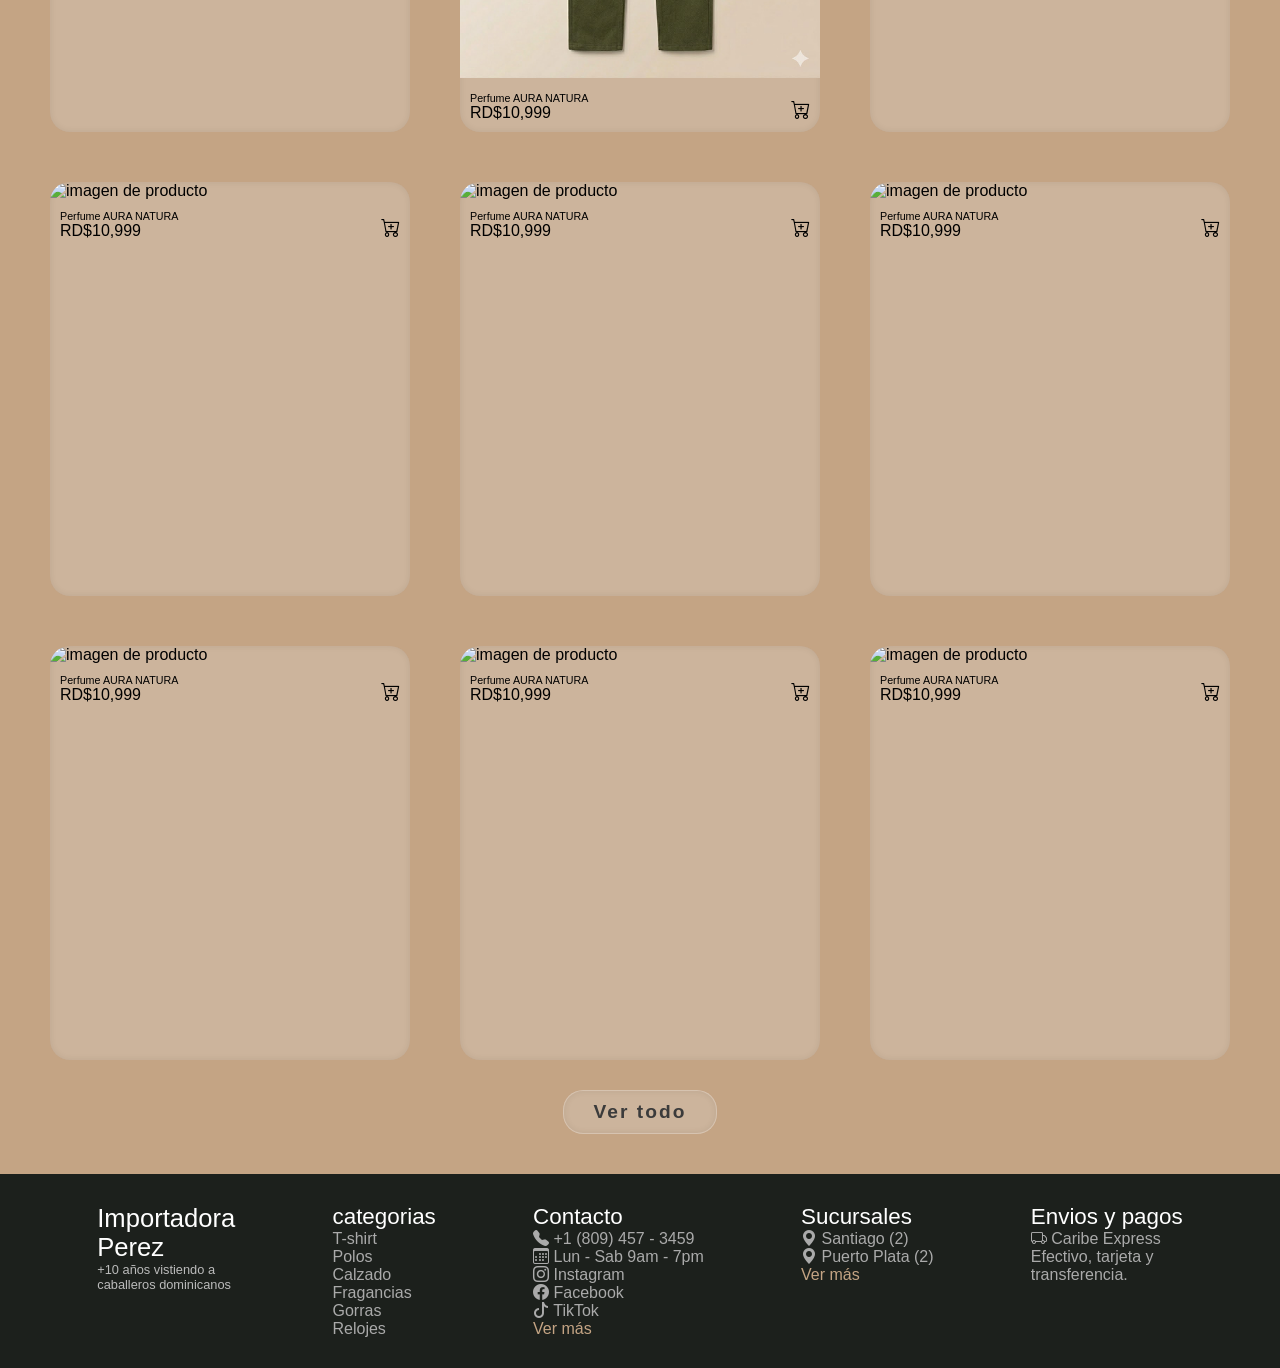
==== commit 5ea04269: "log in y register terminados" ====
--- a/Index.html
+++ b/Index.html
@@ -31,8 +31,11 @@
                 <i class="icon_size logo"></i>
             </div>
             <div class="header__icon_container">
-                <i class="icon_size bi bi-cart2"></i>
-                <i class="icon_size bi bi-person-circle"></i>
+                <button class="login">Inicia Sesión</button>
+                <button class="register">Registrate</button>
+                <!-- Iconos cuando este logeado -->
+                <!-- <i class="icon_size bi bi-cart2"></i>
+                <i class="icon_size bi bi-person-circle"></i> -->
             </div>
         </div>
 
@@ -399,6 +402,6 @@
             </div>
         </footer>
 
-        <script src="js/app.js"></script>
+        <script src="js/index.js"></script>
     </body>
 </html>
--- a/css/styles.css
+++ b/css/styles.css
@@ -1,4 +1,3 @@
-
 body {
     overflow-x: hidden;
     width: 100dvw;
@@ -16,8 +15,8 @@
     display: flex;
     justify-content: space-between;
     align-content: center;
-    padding: 10px 5vw;
-    width: 100vw;
+    padding: 10px 5dvw;
+    width: 100dvw;
     border-bottom: 1px solid white;
     box-shadow: inset 0 -5px 13.1px 0 rgba(256, 256, 256, 0.07);
     box-shadow: inset 0 -5px 7px 0 rgba(0, 0, 0, 0.07);
@@ -54,6 +53,61 @@
 .bi-person-circle,
 .bi-cart2 {
     cursor: pointer;
+}
+
+.login {
+    position: relative;
+    padding: 5px 20px;
+    border-radius: 10px;
+    border: 2px solid #000;
+    background-color: transparent;
+    transition: transform.2s;
+    overflow: hidden;
+}
+
+.register {
+    position: relative;
+    padding: 5px 30px;
+    border-radius: 10px;
+    border: 2px solid #000;
+    background-color: #000;
+    color: white;
+    transition: transform.2s;
+    overflow: hidden;
+}
+
+.login:hover,
+.register:hover {
+    cursor: pointer;
+    transform: translate(0, 2px);
+    overflow: hidden;
+    animation: before-dash.5s infinite;
+}
+
+.login::before,
+.register::before {
+    background-color: #fff;
+    top: -25%;
+    left: -150%;
+    height: 150%;
+    width: 25%;
+    transform: skew(-30deg);
+    content: "";
+    position: absolute;
+}
+
+.login:hover::before,
+.register:hover::before {
+    animation: beforedash 1s forwards;
+}
+
+@keyframes beforedash {
+    0% {
+        left: -150%;
+    }
+    100% {
+        left: 150%;
+    }
 }
 
 /* ---------------------------------------------------------------------------------------------- */
@@ -365,7 +419,7 @@
     display: flex;
     justify-content: space-between;
     align-items: center;
-    padding: 20px;
+    padding: 10px;
 }
 
 .catalog_grid {
@@ -381,7 +435,7 @@
 .card_product {
     width: 100%;
     overflow: auto;
-    padding: 0;
+    padding: 0 !important;
     border-radius: 20px;
     outline-color: transparent;
     transition: box-shadow.2s, outline.2s, transform.2s, background-color.2s;
@@ -422,7 +476,8 @@
     border: 1px solid #fff3;
     border-radius: 20px;
     height: fit-content;
-    padding: 10px 30px;
+    padding: 10px 30px !important;
+    margin-top: 20px;
     font-size: 1.2rem;
     box-shadow:
         inset 0 5px 13.1px 20px rgba(256, 256, 256, 0.1),
@@ -546,8 +601,13 @@
     }
 
     .about_us_info_container {
-        height: fit-content;
+        height: auto;
+        overflow: auto;
         align-items: center;
+    }
+
+    .about_us {
+        height: auto;
     }
 
     .bi-award-fill,
@@ -600,6 +660,11 @@
         gap: 20px;
     }
 
+    .btn_see_all {
+        margin-top: 20px;
+        padding: 10px 30px !important;
+    }
+
     /* footer */
 
     footer {
@@ -612,7 +677,6 @@
 /* Tablet */
 
 @media (min-width: 500px) and (max-width: 1024px) {
-
     .btn-catalogo {
         margin-top: 11dvh;
         font-size: 1.7rem;
